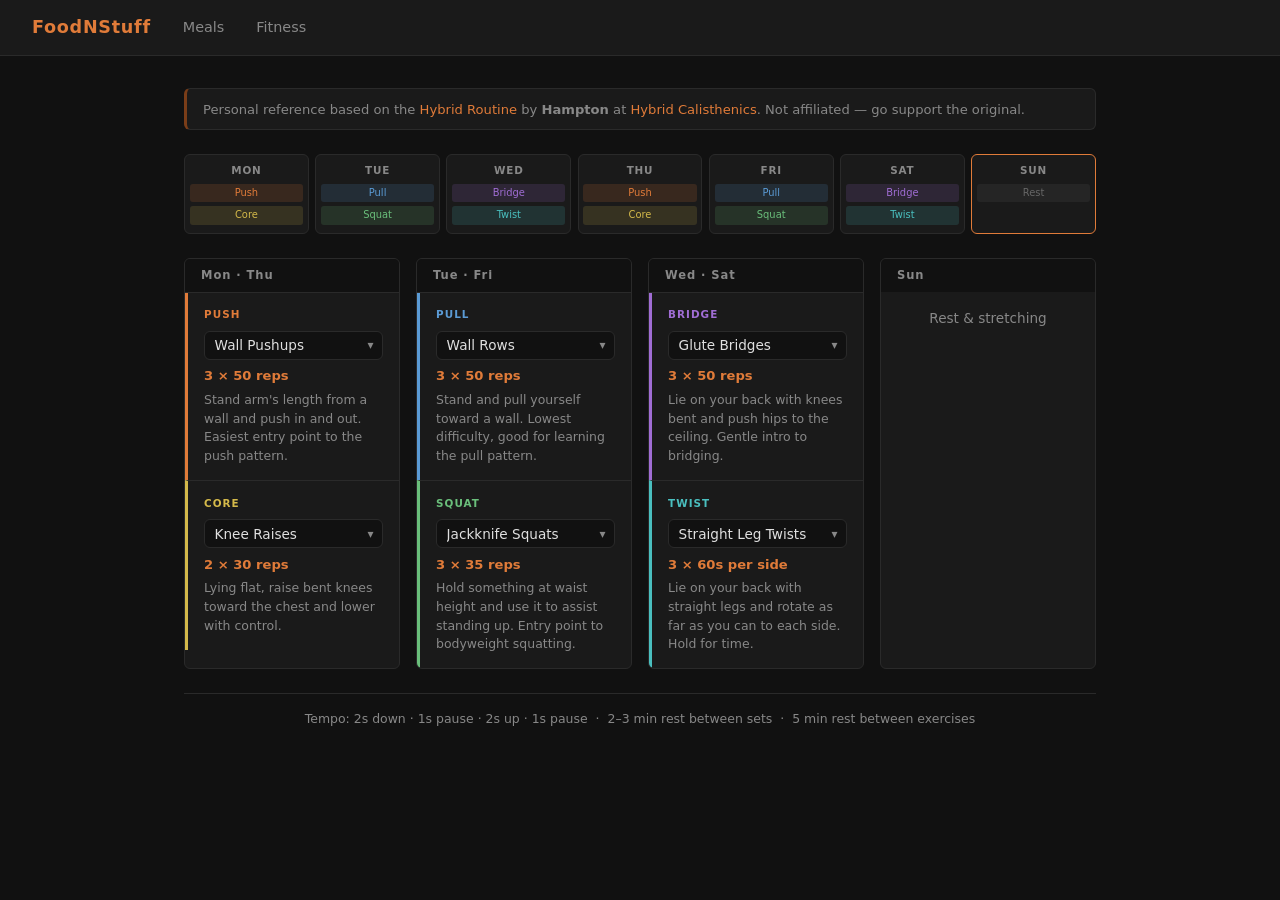
==== web/fitness.html @ 896067b4 "Add fitness subpage" ====
<!DOCTYPE html>
<html lang="en">
<head>
  <meta charset="UTF-8">
  <meta name="viewport" content="width=device-width, initial-scale=1.0">
  <title>Fitness – FoodNStuff</title>
  <link rel="icon" type="image/svg+xml" href="favicon.svg">
  <link rel="stylesheet" href="style.css">
</head>
<body>
  <header>
    <h1>FoodNStuff</h1>
    <a href="./">Meals</a>
    <a href="fitness.html">Fitness</a>
  </header>

  <main>
    <div class="attribution-note">
      Personal reference based on the <a href="https://www.hybridcalisthenics.com/routine" target="_blank" rel="noopener">Hybrid Routine</a>
      by <strong>Hampton</strong> at <a href="https://www.hybridcalisthenics.com" target="_blank" rel="noopener">Hybrid Calisthenics</a>.
      Not affiliated — go support the original.
    </div>

    <div class="week-strip">
      <div class="ws-day">
        <div class="ws-name">MON</div>
        <div class="ws-tag tag-push">Push</div>
        <div class="ws-tag tag-core">Core</div>
      </div>
      <div class="ws-day">
        <div class="ws-name">TUE</div>
        <div class="ws-tag tag-pull">Pull</div>
        <div class="ws-tag tag-squat">Squat</div>
      </div>
      <div class="ws-day">
        <div class="ws-name">WED</div>
        <div class="ws-tag tag-bridge">Bridge</div>
        <div class="ws-tag tag-twist">Twist</div>
      </div>
      <div class="ws-day">
        <div class="ws-name">THU</div>
        <div class="ws-tag tag-push">Push</div>
        <div class="ws-tag tag-core">Core</div>
      </div>
      <div class="ws-day">
        <div class="ws-name">FRI</div>
        <div class="ws-tag tag-pull">Pull</div>
        <div class="ws-tag tag-squat">Squat</div>
      </div>
      <div class="ws-day">
        <div class="ws-name">SAT</div>
        <div class="ws-tag tag-bridge">Bridge</div>
        <div class="ws-tag tag-twist">Twist</div>
      </div>
      <div class="ws-day">
        <div class="ws-name">SUN</div>
        <div class="ws-tag tag-rest">Rest</div>
      </div>
    </div>

    <div class="schedule-grid" id="schedule"></div>

    <p class="routine-tempo">
      Tempo: 2s down · 1s pause · 2s up · 1s pause &nbsp;·&nbsp;
      2–3 min rest between sets &nbsp;·&nbsp; 5 min rest between exercises
    </p>
  </main>

  <script src="js/fitness.js"></script>
</body>
</html>
---- web/style.css ----
/* ── Reset & Base ─────────────────────────────────────────── */
*, *::before, *::after { box-sizing: border-box; margin: 0; padding: 0; }

:root {
  --bg:        #111111;
  --surface:   #1a1a1a;
  --border:    #2a2a2a;
  --text:      #e0e0e0;
  --muted:     #888888;
  --accent:    #e07b39;
  --accent-dim:#7a3d18;
  --danger:    #e05555;
  --radius:    6px;
  --font:      'Inter', system-ui, sans-serif;
}

html { font-size: 16px; }

body {
  background: var(--bg);
  color: var(--text);
  font-family: var(--font);
  line-height: 1.5;
  min-height: 100vh;
}

a { color: var(--accent); text-decoration: none; }
a:hover { text-decoration: underline; }

/* ── Layout ───────────────────────────────────────────────── */
header {
  background: var(--surface);
  border-bottom: 1px solid var(--border);
  padding: 0 2rem;
  display: flex;
  align-items: center;
  gap: 2rem;
  height: 56px;
}

header h1 {
  font-size: 1.1rem;
  font-weight: 600;
  letter-spacing: 0.04em;
  color: var(--accent);
}

header a {
  font-size: 0.9rem;
  color: var(--muted);
}
header a:hover { color: var(--text); text-decoration: none; }

main {
  max-width: 960px;
  margin: 0 auto;
  padding: 2rem 1.5rem;
}

/* ── Filter Bar ───────────────────────────────────────────── */
.filter-bar {
  display: flex;
  gap: 0.5rem;
  margin-bottom: 2rem;
  flex-wrap: wrap;
}

.filter-bar button {
  background: var(--surface);
  border: 1px solid var(--border);
  color: var(--muted);
  padding: 0.35rem 1rem;
  border-radius: 20px;
  font-size: 0.85rem;
  cursor: pointer;
  transition: all 0.15s;
}
.filter-bar button:hover { border-color: var(--accent); color: var(--text); }
.filter-bar button.active {
  background: var(--accent);
  border-color: var(--accent);
  color: #111;
  font-weight: 600;
}

/* ── Meal Grid ────────────────────────────────────────────── */
#meal-grid {
  display: grid;
  grid-template-columns: repeat(auto-fill, minmax(260px, 1fr));
  gap: 1rem;
}

.meal-card {
  background: var(--surface);
  border: 1px solid var(--border);
  border-radius: var(--radius);
  padding: 1.25rem;
  cursor: pointer;
  transition: border-color 0.15s, transform 0.1s;
  text-decoration: none;
  display: block;
  color: var(--text);
}
.meal-card:hover {
  border-color: var(--accent);
  transform: translateY(-1px);
  text-decoration: none;
}

.meal-card .category-tag {
  font-size: 0.7rem;
  text-transform: uppercase;
  letter-spacing: 0.08em;
  color: var(--muted);
  margin-bottom: 0.4rem;
}
.meal-card h2 { font-size: 1rem; font-weight: 600; margin-bottom: 0.3rem; }
.meal-card .description { font-size: 0.82rem; color: var(--muted); margin-bottom: 0.8rem; line-height: 1.4; }
.meal-card .kcal {
  font-size: 1.25rem;
  font-weight: 700;
  color: var(--accent);
}
.meal-card .kcal span { font-size: 0.8rem; font-weight: 400; color: var(--muted); }

/* ── Loading / Error ──────────────────────────────────────── */
.status-msg {
  color: var(--muted);
  font-size: 0.9rem;
  padding: 2rem 0;
}
.status-msg.error { color: var(--danger); }

/* ── Meal Detail Page ─────────────────────────────────────── */
.back-link {
  display: inline-flex;
  align-items: center;
  gap: 0.4rem;
  color: var(--muted);
  font-size: 0.85rem;
  margin-bottom: 1.5rem;
}
.back-link:hover { color: var(--text); text-decoration: none; }

.meal-header { margin-bottom: 2rem; }
.meal-header .category-tag {
  font-size: 0.72rem;
  text-transform: uppercase;
  letter-spacing: 0.08em;
  color: var(--muted);
  margin-bottom: 0.4rem;
}
.meal-header h1 { font-size: 1.8rem; font-weight: 700; margin-bottom: 0.5rem; }
.meal-header .description { color: var(--muted); max-width: 600px; }

/* ── Sections ─────────────────────────────────────────────── */
.section { margin-bottom: 2.5rem; }
.section h2 {
  font-size: 0.75rem;
  text-transform: uppercase;
  letter-spacing: 0.1em;
  color: var(--muted);
  margin-bottom: 1rem;
  padding-bottom: 0.5rem;
  border-bottom: 1px solid var(--border);
}

.section-header {
  display: flex;
  align-items: center;
  justify-content: space-between;
  margin-bottom: 1rem;
  padding-bottom: 0.5rem;
  border-bottom: 1px solid var(--border);
}
.section-header h2 {
  margin-bottom: 0;
  padding-bottom: 0;
  border-bottom: none;
}

.copy-btn {
  background: var(--surface);
  border: 1px solid var(--border);
  color: var(--muted);
  padding: 0.25rem 0.75rem;
  border-radius: var(--radius);
  font-size: 0.78rem;
  cursor: pointer;
  transition: all 0.12s;
  white-space: nowrap;
}
.copy-btn:hover { border-color: var(--accent); color: var(--text); }
.copy-btn.copied {
  border-color: var(--accent);
  color: var(--accent);
}

/* ── Ingredient Table ─────────────────────────────────────── */
table {
  width: 100%;
  border-collapse: collapse;
  font-size: 0.9rem;
}
th {
  text-align: left;
  padding: 0.5rem 0.75rem;
  font-size: 0.75rem;
  text-transform: uppercase;
  letter-spacing: 0.06em;
  color: var(--muted);
  border-bottom: 1px solid var(--border);
}
td {
  padding: 0.6rem 0.75rem;
  border-bottom: 1px solid var(--border);
}
tr:last-child td { border-bottom: none; }
.td-right { text-align: right; font-variant-numeric: tabular-nums; }
.td-muted  { color: var(--muted); }
.td-accent { color: var(--accent); }

tfoot td {
  font-weight: 700;
  border-top: 1px solid var(--accent-dim);
  padding-top: 0.75rem;
}
tfoot .kcal-total { color: var(--accent); font-size: 1.1rem; }

.prep-summary {
  margin-top: 0.6rem;
  font-size: 0.82rem;
  color: var(--muted);
  text-align: right;
}

/* ── Scaler Block ─────────────────────────────────────────── */
.scaler-block {
  background: var(--surface);
  border: 1px solid var(--border);
  border-radius: var(--radius);
  padding: 1.25rem;
  display: flex;
  flex-direction: column;
  gap: 1rem;
}

.scaler-row {
  display: flex;
  align-items: center;
  gap: 1rem;
  flex-wrap: wrap;
}

.scaler-label {
  font-size: 0.82rem;
  color: var(--muted);
  min-width: 140px;
}

.scaler-controls {
  display: flex;
  align-items: center;
  gap: 0.4rem;
  flex-wrap: wrap;
}

.scaler-unit {
  font-size: 0.82rem;
  color: var(--muted);
  margin-left: 0.2rem;
}

/* ── Preset Buttons ───────────────────────────────────────── */
.preset-btn {
  background: var(--bg);
  border: 1px solid var(--border);
  color: var(--muted);
  padding: 0.3rem 0.7rem;
  border-radius: var(--radius);
  font-size: 0.85rem;
  cursor: pointer;
  transition: all 0.12s;
}
.preset-btn:hover { border-color: var(--accent); color: var(--text); }
.preset-btn.active {
  background: var(--accent);
  border-color: var(--accent);
  color: #111;
  font-weight: 600;
}

.preset-input {
  background: var(--bg);
  border: 1px solid var(--border);
  color: var(--text);
  padding: 0.3rem 0.6rem;
  border-radius: var(--radius);
  font-size: 0.85rem;
  width: 72px;
}
.preset-input:focus {
  outline: none;
  border-color: var(--accent);
}

/* ── Steps ────────────────────────────────────────────────── */
ol.steps {
  padding-left: 1.2rem;
  display: flex;
  flex-direction: column;
  gap: 0.6rem;
}
ol.steps li { font-size: 0.9rem; line-height: 1.6; }

/* ── Notes ────────────────────────────────────────────────── */
.notes-box {
  background: var(--surface);
  border-left: 3px solid var(--accent-dim);
  padding: 0.75rem 1rem;
  border-radius: 0 var(--radius) var(--radius) 0;
  font-size: 0.875rem;
  color: var(--muted);
  line-height: 1.6;
}

/* ── Responsive ───────────────────────────────────────────── */
@media (max-width: 600px) {
  header { padding: 0 1rem; }
  main { padding: 1.5rem 1rem; }
  .meal-header h1 { font-size: 1.4rem; }
}

/* ── Fitness Page ─────────────────────────────────────────── */
.attribution-note {
  background: var(--surface);
  border: 1px solid var(--border);
  border-left: 3px solid var(--accent-dim);
  border-radius: var(--radius);
  padding: 0.6rem 1rem;
  font-size: 0.82rem;
  color: var(--muted);
  line-height: 1.6;
  margin-bottom: 1.5rem;
}

/* Week strip */
.week-strip {
  display: grid;
  grid-template-columns: repeat(7, 1fr);
  gap: 0.4rem;
  margin-bottom: 1.5rem;
}

.ws-day {
  background: var(--surface);
  border: 1px solid var(--border);
  border-radius: var(--radius);
  padding: 0.5rem 0.3rem;
  display: flex;
  flex-direction: column;
  align-items: center;
  gap: 0.25rem;
  transition: border-color 0.15s;
}

.ws-day.ws-today { border-color: var(--accent); }

.ws-name {
  font-size: 0.65rem;
  font-weight: 700;
  letter-spacing: 0.08em;
  color: var(--muted);
  margin-bottom: 0.1rem;
}

.ws-tag {
  font-size: 0.62rem;
  padding: 0.1rem 0.3rem;
  border-radius: 3px;
  font-weight: 500;
  width: 100%;
  text-align: center;
}

/* Movement colour variables */
.tag-push   { --mc: #e07b39; }
.tag-pull   { --mc: #5b9bd5; }
.tag-squat  { --mc: #6abf7b; }
.tag-core   { --mc: #d4b94a; }
.tag-bridge { --mc: #a06dd4; }
.tag-twist  { --mc: #4abfbf; }
.tag-rest   { --mc: #666666; }

.ws-tag.tag-push   { background: rgba(224,123, 57,0.15); color: #e07b39; }
.ws-tag.tag-pull   { background: rgba( 91,155,213,0.15); color: #5b9bd5; }
.ws-tag.tag-squat  { background: rgba(106,191,123,0.15); color: #6abf7b; }
.ws-tag.tag-core   { background: rgba(212,185, 74,0.15); color: #d4b94a; }
.ws-tag.tag-bridge { background: rgba(160,109,212,0.15); color: #a06dd4; }
.ws-tag.tag-twist  { background: rgba( 74,191,191,0.15); color: #4abfbf; }
.ws-tag.tag-rest   { background: rgba(102,102,102,0.15); color: #666; }

/* Schedule grid */
.schedule-grid {
  display: grid;
  grid-template-columns: repeat(4, 1fr);
  gap: 1rem;
  margin-bottom: 1.5rem;
}

.day-col {
  background: var(--surface);
  border: 1px solid var(--border);
  border-radius: var(--radius);
  overflow: hidden;
}

.day-col-header {
  background: var(--bg);
  border-bottom: 1px solid var(--border);
  padding: 0.5rem 1rem;
  font-size: 0.72rem;
  font-weight: 700;
  letter-spacing: 0.08em;
  color: var(--muted);
}

.ex-block {
  padding: 0.9rem 1rem;
  border-left: 3px solid var(--mc, var(--accent));
}

.ex-block + .ex-block {
  border-top: 1px solid var(--border);
}

.ex-block-label {
  font-size: 0.65rem;
  font-weight: 700;
  letter-spacing: 0.1em;
  color: var(--mc, var(--accent));
  margin-bottom: 0.5rem;
}

/* Select dropdown */
.ex-select-wrapper {
  position: relative;
  margin-bottom: 0.4rem;
}

.ex-select-wrapper::after {
  content: '▾';
  position: absolute;
  right: 0.6rem;
  top: 50%;
  transform: translateY(-50%);
  color: var(--muted);
  pointer-events: none;
  font-size: 0.75rem;
}

.ex-select {
  appearance: none;
  -webkit-appearance: none;
  background: var(--bg);
  border: 1px solid var(--border);
  color: var(--text);
  padding: 0.35rem 1.8rem 0.35rem 0.6rem;
  border-radius: var(--radius);
  font-size: 0.85rem;
  font-family: var(--font);
  width: 100%;
  cursor: pointer;
  transition: border-color 0.12s;
}

.ex-select:hover  { border-color: var(--mc, var(--accent)); }
.ex-select:focus  { outline: none; border-color: var(--mc, var(--accent)); }

.ex-vol {
  font-size: 0.82rem;
  color: var(--accent);
  font-weight: 600;
  margin-bottom: 0.3rem;
}

.ex-desc {
  font-size: 0.78rem;
  color: var(--muted);
  line-height: 1.5;
}

/* Rest column */
.day-col--rest .day-col-header { border-bottom: none; }

.rest-block {
  padding: 1rem;
  font-size: 0.85rem;
  color: var(--muted);
  text-align: center;
}

/* Tempo info */
.routine-tempo {
  font-size: 0.78rem;
  color: var(--muted);
  text-align: center;
  border-top: 1px solid var(--border);
  padding-top: 1rem;
}

@media (max-width: 800px) {
  .schedule-grid { grid-template-columns: repeat(2, 1fr); }
}

@media (max-width: 500px) {
  .schedule-grid { grid-template-columns: 1fr; }
  .week-strip { gap: 0.2rem; }
  .ws-tag  { font-size: 0.55rem; padding: 0.1rem 0.2rem; }
  .ws-name { font-size: 0.6rem; }
}
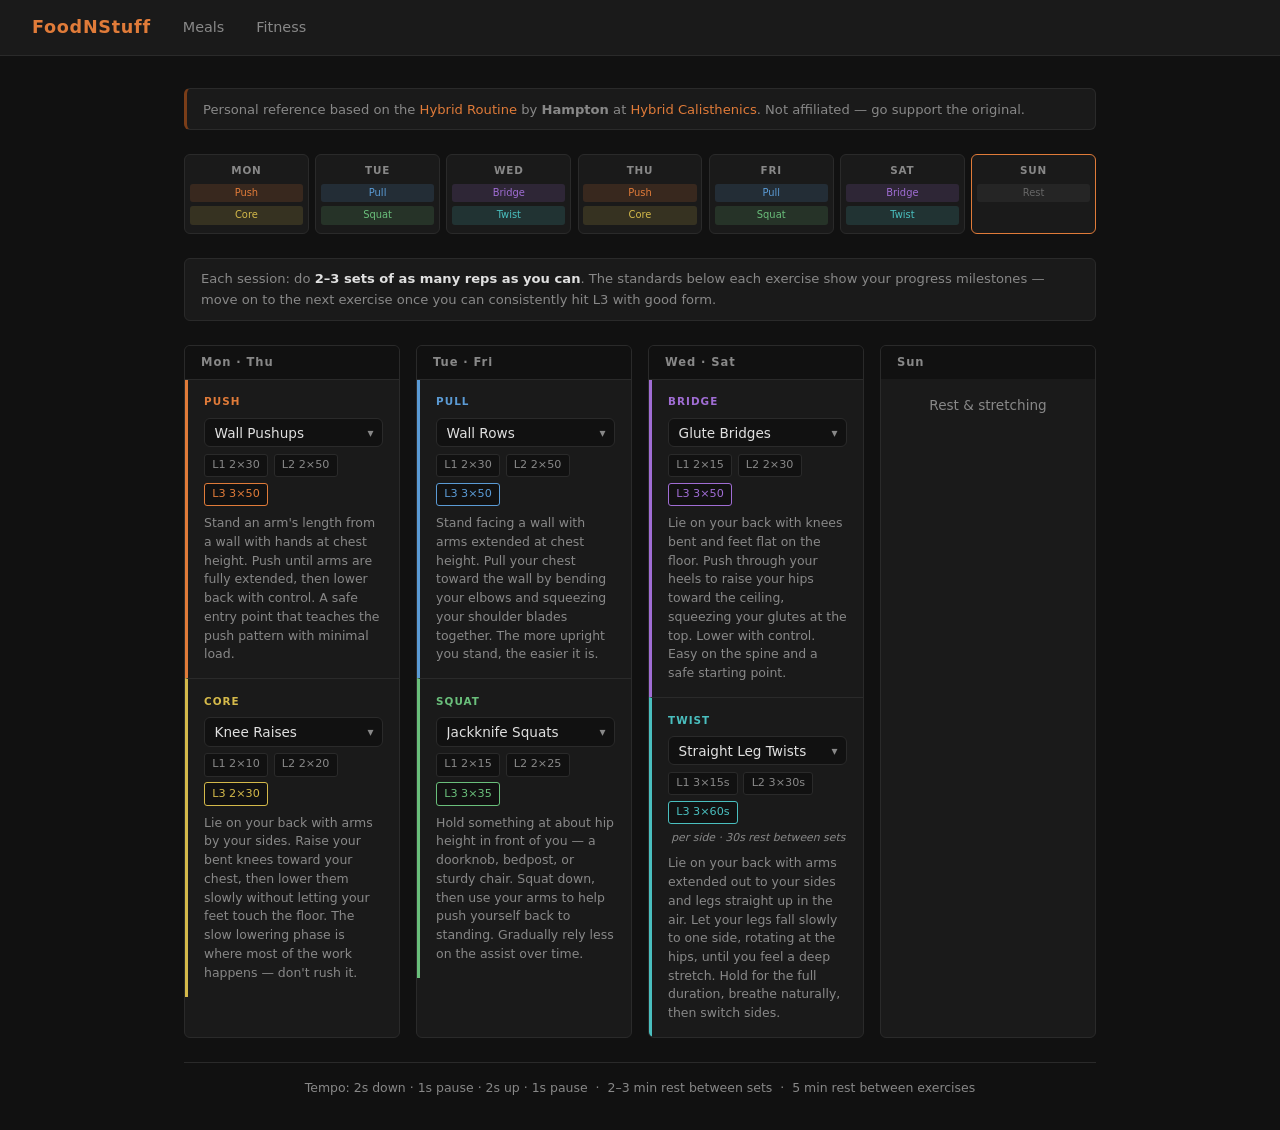
==== commit a7f2496e: "Update the fitness page" ====
--- a/web/fitness.html
+++ b/web/fitness.html
@@ -58,6 +58,12 @@
       </div>
     </div>
 
+    <p class="routine-protocol">
+      Each session: do <strong>2–3 sets of as many reps as you can</strong>.
+      The standards below each exercise show your progress milestones —
+      move on to the next exercise once you can consistently hit L3 with good form.
+    </p>
+
     <div class="schedule-grid" id="schedule"></div>
 
     <p class="routine-tempo">
--- a/web/style.css
+++ b/web/style.css
@@ -477,13 +477,6 @@
 .ex-select:hover  { border-color: var(--mc, var(--accent)); }
 .ex-select:focus  { outline: none; border-color: var(--mc, var(--accent)); }
 
-.ex-vol {
-  font-size: 0.82rem;
-  color: var(--accent);
-  font-weight: 600;
-  margin-bottom: 0.3rem;
-}
-
 .ex-desc {
   font-size: 0.78rem;
   color: var(--muted);
@@ -499,6 +492,52 @@
   color: var(--muted);
   text-align: center;
 }
+
+/* Standards badges */
+.ex-standards {
+  display: flex;
+  align-items: center;
+  gap: 0.35rem;
+  margin-bottom: 0.5rem;
+  flex-wrap: wrap;
+}
+
+.std-badge {
+  font-size: 0.7rem;
+  padding: 0.15rem 0.45rem;
+  border-radius: 3px;
+  background: var(--bg);
+  border: 1px solid var(--border);
+  color: var(--muted);
+  font-weight: 500;
+  white-space: nowrap;
+}
+
+.std-badge--goal {
+  border-color: var(--mc, var(--accent));
+  color: var(--mc, var(--accent));
+}
+
+.std-note {
+  font-size: 0.68rem;
+  color: var(--muted);
+  font-style: italic;
+  margin-left: 0.2rem;
+}
+
+/* Protocol note */
+.routine-protocol {
+  font-size: 0.82rem;
+  color: var(--muted);
+  background: var(--surface);
+  border: 1px solid var(--border);
+  border-radius: var(--radius);
+  padding: 0.6rem 1rem;
+  margin-bottom: 1.5rem;
+  line-height: 1.6;
+}
+
+.routine-protocol strong { color: var(--text); }
 
 /* Tempo info */
 .routine-tempo {
